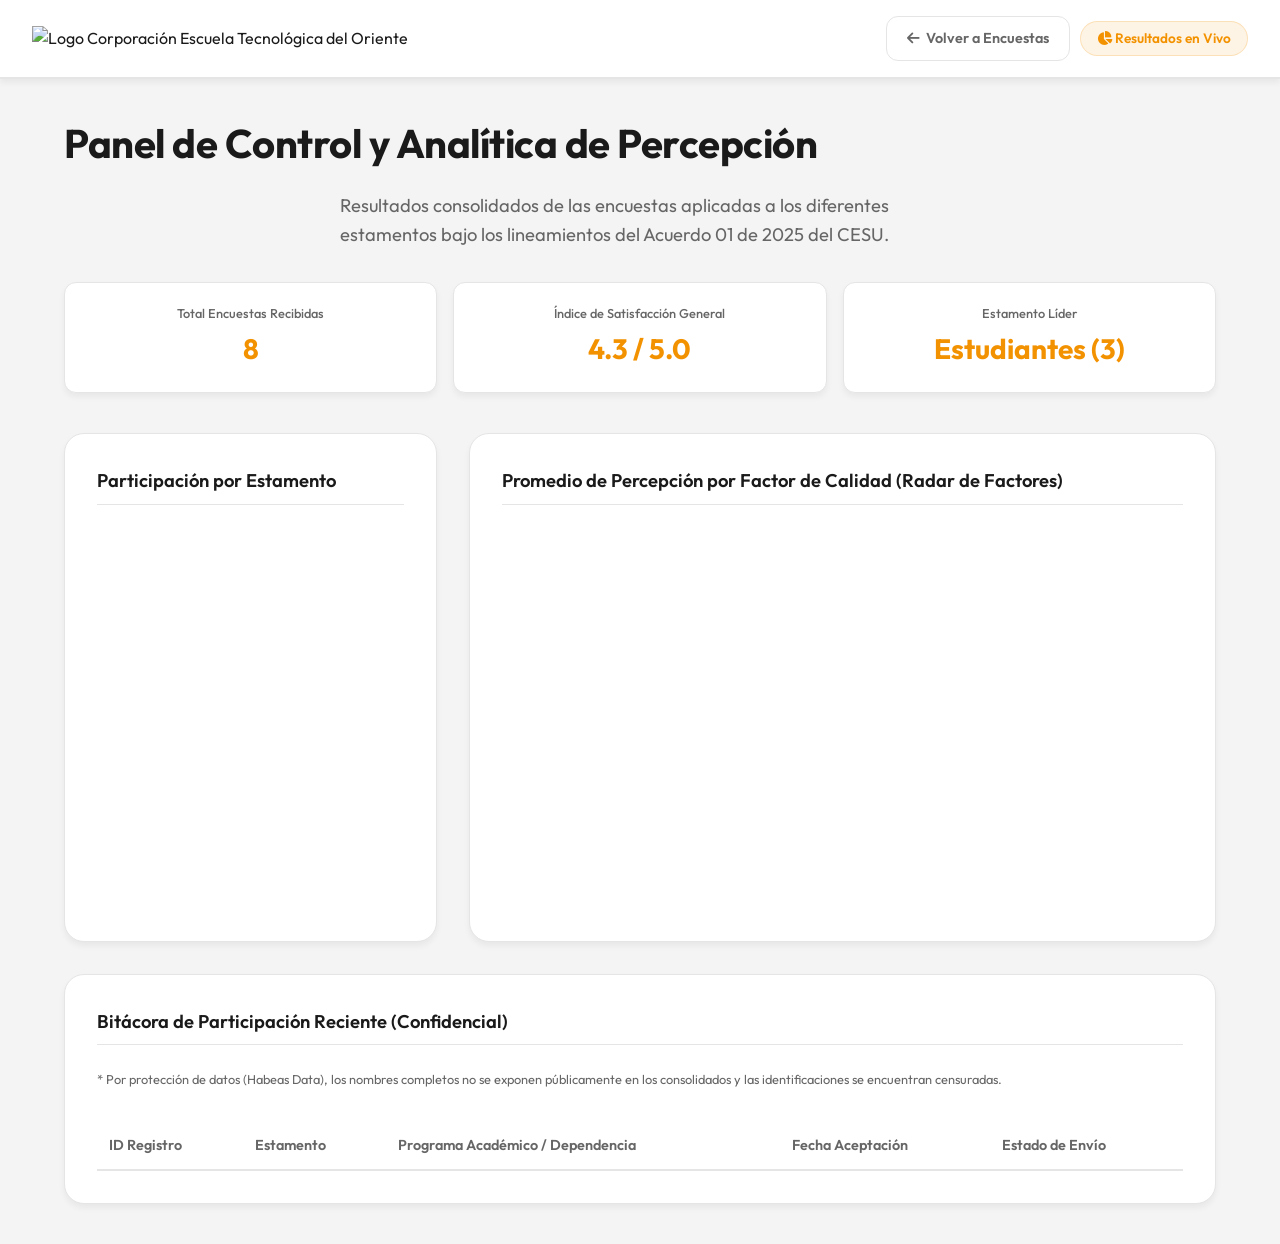
==== dashboard.html @ 84ee6769 "UI: Integrate official PNG logo, fix vertical card stretching issue, and apply stylesheet cache bust" ====
<!DOCTYPE html>
<html lang="es">
<head>
  <meta charset="UTF-8">
  <meta name="viewport" content="width=device-width, initial-scale=1.0">
  <title>Dashboard de Resultados | Campaña Autoevaluación 2026</title>
  <link rel="stylesheet" href="assets/css/styles.css?v=1.0.3">
  <link rel="stylesheet" href="https://cdnjs.cloudflare.com/ajax/libs/font-awesome/6.4.0/css/all.min.css">
  <!-- Chart.js CDN for beautiful interactive charts in static environments -->
  <script src="https://cdn.jsdelivr.net/npm/chart.js"></script>
</head>
<body>

  <!-- Header Institucional -->
  <header>
    <div class="logo-container">
      <img src="https://tecnologicadeloriente.edu.co/wp-content/uploads/2024/09/LOGO-ILLUSTRATOR-01.png" alt="Logo Corporación Escuela Tecnológica del Oriente" class="logo-img">
    </div>
    <div style="display:flex; gap: 10px; align-items: center;">
      <a href="index.html" class="btn-secondary" style="text-decoration: none;">
        <i class="fa-solid fa-arrow-left"></i> Volver a Encuestas
      </a>
      <div class="campaign-tag">
        <i class="fa-solid fa-chart-pie"></i> Resultados en Vivo
      </div>
    </div>
  </header>

  <!-- Contenedor Principal Dashboard -->
  <main class="container" style="justify-content: flex-start; padding-top: 2rem;">
    
    <div class="hero-section" style="margin-bottom: 2rem; text-align: left;">
      <h2>Panel de Control y Analítica de Percepción</h2>
      <p>Resultados consolidados de las encuestas aplicadas a los diferentes estamentos bajo los lineamientos del Acuerdo 01 de 2025 del CESU.</p>
    </div>

    <!-- KPIs Rápidos -->
    <div class="kpi-grid">
      <div class="kpi-card">
        <span>Total Encuestas Recibidas</span>
        <strong id="kpi-total-respuestas">0</strong>
      </div>
      <div class="kpi-card">
        <span>Índice de Satisfacción General</span>
        <strong id="kpi-satisfaccion-general">0.0 / 5.0</strong>
      </div>
      <div class="kpi-card">
        <span>Estamento Líder</span>
        <strong id="kpi-estamento-lider">-</strong>
      </div>
    </div>

    <!-- Gráficos Principales -->
    <div class="dashboard-layout">
      
      <!-- Lado Izquierdo: Participación -->
      <div class="dashboard-card">
        <h3>Participación por Estamento</h3>
        <div class="chart-wrapper">
          <canvas id="chart-participacion"></canvas>
        </div>
        <div style="margin-top: 1.5rem;" id="participation-details-list">
          <!-- Detalles agregados dinámicamente -->
        </div>
      </div>

      <!-- Lado Derecho: Promedio por Factor -->
      <div class="dashboard-card">
        <h3>Promedio de Percepción por Factor de Calidad (Radar de Factores)</h3>
        <div class="chart-wrapper" style="height: 380px;">
          <canvas id="chart-factores"></canvas>
        </div>
      </div>

    </div>

    <!-- Tabla de Registros Recientes (Habeas Data Compliant) -->
    <div class="dashboard-card" style="margin-top: 2rem; width: 100%;">
      <h3>Bitácora de Participación Reciente (Confidencial)</h3>
      <p style="font-size: 0.8rem; color: var(--text-gray); margin-bottom: 1rem;">
        * Por protección de datos (Habeas Data), los nombres completos no se exponen públicamente en los consolidados y las identificaciones se encuentran censuradas.
      </p>
      
      <div class="table-wrapper">
        <table class="dashboard-table">
          <thead>
            <tr>
              <th>ID Registro</th>
              <th>Estamento</th>
              <th>Programa Académico / Dependencia</th>
              <th>Fecha Aceptación</th>
              <th>Estado de Envío</th>
            </tr>
          </thead>
          <tbody id="table-participacion-body">
            <!-- Filas inyectadas dinámicamente -->
          </tbody>
        </table>
      </div>
    </div>

  </main>

  <script type="module" src="assets/js/dashboard-charts.js"></script>
</body>
</html>
---- assets/css/styles.css ----
/* assets/css/styles.css */
@import url('https://fonts.googleapis.com/css2?family=Outfit:wght@300;400;500;600;700&display=swap');

:root {
  --primary-orange: #F39200;
  --primary-orange-hover: #D88100;
  --primary-orange-light: rgba(243, 146, 0, 0.1);
  --bg-white: #FFFFFF;
  --bg-gray-light: #F4F4F4;
  --bg-gray-border: #E5E5E5;
  --text-dark: #1A1A1B;
  --text-gray: #666666;
  --text-gray-light: #999999;
  
  --font-base: 'Outfit', sans-serif;
  --shadow-subtle: 0 4px 6px rgba(0, 0, 0, 0.05);
  --shadow-medium: 0 10px 20px rgba(0, 0, 0, 0.08);
  --shadow-orange: 0 10px 25px rgba(243, 146, 0, 0.2);
  
  --transition-smooth: all 0.3s cubic-bezier(0.4, 0, 0.2, 1);
}

* {
  box-sizing: border-box;
  margin: 0;
  padding: 0;
}

body {
  font-family: var(--font-base);
  background-color: var(--bg-gray-light);
  color: var(--text-dark);
  line-height: 1.6;
  overflow-x: hidden;
}

/* Layout General */
header {
  background-color: var(--bg-white);
  border-bottom: 2px solid var(--bg-gray-border);
  padding: 1rem 2rem;
  display: flex;
  justify-content: space-between;
  align-items: center;
  position: sticky;
  top: 0;
  z-index: 100;
  box-shadow: var(--shadow-subtle);
}

.logo-container {
  display: flex;
  align-items: center;
}

.logo-img {
  max-height: 48px;
  width: auto;
  object-fit: contain;
  display: block;
}

.campaign-tag {
  background-color: var(--primary-orange-light);
  color: var(--primary-orange);
  padding: 6px 16px;
  border-radius: 20px;
  font-weight: 600;
  font-size: 0.85rem;
  border: 1px solid rgba(243, 146, 0, 0.2);
}

.container {
  max-width: 1200px;
  margin: 0 auto;
  padding: 2.5rem 1.5rem;
  min-height: calc(100vh - 80px);
  display: flex;
  flex-direction: column;
  justify-content: center;
}

.hidden {
  display: none !important;
}

/* Animaciones */
@keyframes fadeIn {
  from { opacity: 0; transform: translateY(15px); }
  to { opacity: 1; transform: translateY(0); }
}

@keyframes slideInRight {
  from { transform: translateX(50px); opacity: 0; }
  to { transform: translateX(0); opacity: 1; }
}

.fade-in {
  animation: fadeIn 0.4s cubic-bezier(0.4, 0, 0.2, 1) forwards;
}

/* Pantalla 1: Landing Page */
.hero-section {
  text-align: center;
  margin-bottom: 3rem;
  animation: fadeIn 0.5s ease-out;
}

.hero-section h2 {
  font-size: 2.5rem;
  font-weight: 700;
  color: var(--text-dark);
  margin-bottom: 1rem;
  letter-spacing: -0.5px;
}

.hero-section p {
  font-size: 1.15rem;
  color: var(--text-gray);
  max-width: 600px;
  margin: 0 auto;
}

.estamentos-grid {
  display: grid;
  grid-template-columns: repeat(auto-fill, minmax(280px, 1fr));
  gap: 2rem;
  margin-top: 1.5rem;
  align-items: start;
}

.estamento-card {
  background-color: var(--bg-white);
  border: 1px solid var(--bg-gray-border);
  border-radius: 16px;
  overflow: hidden;
  transition: var(--transition-smooth);
  display: flex;
  flex-direction: column;
  box-shadow: var(--shadow-subtle);
  cursor: pointer;
  text-align: left;
}

.estamento-card:hover {
  transform: translateY(-8px);
  border-color: var(--primary-orange);
  box-shadow: var(--shadow-medium);
}

.card-image-wrapper {
  position: relative;
  width: 100%;
  height: 170px;
  overflow: hidden;
  background-color: var(--bg-gray-light);
}

.card-image-wrapper img {
  width: 100%;
  height: 100%;
  object-fit: cover;
  transition: var(--transition-smooth);
}

.estamento-card:hover .card-image-wrapper img {
  transform: scale(1.06);
}

.card-badge-modality {
  position: absolute;
  bottom: 12px;
  left: 12px;
  background-color: rgba(26, 26, 27, 0.85);
  color: var(--bg-white);
  padding: 4px 10px;
  border-radius: 6px;
  font-size: 0.75rem;
  font-weight: 600;
  display: flex;
  align-items: center;
  gap: 6px;
  box-shadow: 0 4px 6px rgba(0,0,0,0.1);
}

.card-badge-modality::before {
  content: '';
  display: inline-block;
  width: 8px;
  height: 8px;
  border-radius: 50%;
  background-color: var(--primary-orange);
}

.card-body-content {
  padding: 1.5rem;
  display: flex;
  flex-direction: column;
  flex-grow: 1;
  justify-content: space-between;
}

.card-badge-container {
  display: flex;
  gap: 8px;
  margin-bottom: 12px;
}

.badge-custom-gray {
  background-color: #E8F5E9;
  color: #2E7D32;
  padding: 4px 10px;
  border-radius: 6px;
  font-size: 0.75rem;
  font-weight: 600;
  border: 1px solid rgba(46, 125, 50, 0.15);
}

.badge-custom-orange {
  background-color: #FFF3E0;
  color: #E65100;
  padding: 4px 10px;
  border-radius: 6px;
  font-size: 0.75rem;
  font-weight: 600;
  border: 1px solid rgba(230, 81, 0, 0.15);
}

.card-body-content h3 {
  font-size: 1.35rem;
  font-weight: 700;
  color: var(--text-dark);
  margin-bottom: 8px;
  letter-spacing: -0.3px;
}

.card-body-content p {
  font-size: 0.88rem;
  color: var(--text-gray);
  margin-bottom: 1.5rem;
  line-height: 1.5;
  flex-grow: 1;
}

.btn-card-cta {
  width: 100%;
  background-color: var(--primary-orange);
  color: var(--bg-white);
  border: none;
  border-radius: 8px;
  padding: 12px 20px;
  font-family: var(--font-base);
  font-size: 0.9rem;
  font-weight: 700;
  cursor: pointer;
  transition: var(--transition-smooth);
  display: flex;
  align-items: center;
  justify-content: center;
  gap: 8px;
  text-transform: uppercase;
  letter-spacing: 0.5px;
  box-shadow: 0 4px 6px rgba(243, 146, 0, 0.1);
}

.estamento-card:hover .btn-card-cta {
  background-color: var(--primary-orange-hover);
  box-shadow: var(--shadow-orange);
}


/* Pantalla 2: Puerta de Seguridad - Habeas Data */
.card-form-container {
  background-color: var(--bg-white);
  border: 1px solid var(--bg-gray-border);
  border-radius: 24px;
  padding: 3rem 2.5rem;
  max-width: 600px;
  margin: 0 auto;
  box-shadow: var(--shadow-medium);
}

.form-header {
  text-align: center;
  margin-bottom: 2rem;
}

.form-header h2 {
  font-size: 1.75rem;
  font-weight: 700;
  color: var(--text-dark);
  margin-bottom: 0.5rem;
}

.form-header p {
  color: var(--text-gray);
  font-size: 0.95rem;
}

.input-group {
  margin-bottom: 1.5rem;
  position: relative;
}

.input-label {
  display: block;
  font-weight: 500;
  font-size: 0.9rem;
  color: var(--text-dark);
  margin-bottom: 6px;
}

.input-field {
  width: 100%;
  padding: 12px 16px;
  border: 2px solid var(--bg-gray-border);
  border-radius: 12px;
  font-family: var(--font-base);
  font-size: 1rem;
  color: var(--text-dark);
  transition: var(--transition-smooth);
  outline: none;
}

.input-field:focus {
  border-color: var(--primary-orange);
  background-color: var(--bg-white);
  box-shadow: 0 0 0 3px var(--primary-orange-light);
}

.select-field {
  appearance: none;
  background-image: url("data:image/svg+xml;utf8,<svg fill='%231A1A1B' height='24' viewBox='0 0 24 24' width='24' xmlns='http://www.w3.org/2000/svg'><path d='M7 10l5 5 5-5z'/><path d='M0 0h24v24H0z' fill='none'/></svg>");
  background-repeat: no-repeat;
  background-position: right 12px center;
  background-size: 18px;
}

/* Checkbox Habeas Data */
.checkbox-group {
  display: flex;
  align-items: flex-start;
  gap: 10px;
  margin-top: 1.5rem;
  margin-bottom: 2rem;
}

.checkbox-input {
  width: 20px;
  height: 20px;
  accent-color: var(--primary-orange);
  cursor: pointer;
  margin-top: 2px;
  border: 2px solid var(--bg-gray-border);
  border-radius: 4px;
}

.checkbox-label {
  font-size: 0.85rem;
  color: var(--text-gray);
  cursor: pointer;
  user-select: none;
}

.checkbox-label a {
  color: var(--primary-orange);
  text-decoration: none;
  font-weight: 500;
}

.checkbox-label a:hover {
  text-decoration: underline;
}

/* Botones */
.btn-primary {
  width: 100%;
  background-color: var(--primary-orange);
  color: var(--bg-white);
  border: none;
  border-radius: 12px;
  padding: 14px 24px;
  font-family: var(--font-base);
  font-size: 1rem;
  font-weight: 600;
  cursor: pointer;
  transition: var(--transition-smooth);
  display: flex;
  align-items: center;
  justify-content: center;
  gap: 8px;
  box-shadow: var(--shadow-subtle);
}

.btn-primary:hover:not(:disabled) {
  background-color: var(--primary-orange-hover);
  transform: translateY(-2px);
  box-shadow: var(--shadow-orange);
}

.btn-primary:active:not(:disabled) {
  transform: translateY(0);
}

.btn-primary:disabled {
  background-color: var(--text-gray-light);
  cursor: not-allowed;
  transform: none;
  box-shadow: none;
}

.btn-secondary {
  background-color: transparent;
  color: var(--text-gray);
  border: 1px solid var(--bg-gray-border);
  border-radius: 12px;
  padding: 10px 20px;
  font-family: var(--font-base);
  font-size: 0.9rem;
  font-weight: 600;
  cursor: pointer;
  transition: var(--transition-smooth);
  display: flex;
  align-items: center;
  gap: 6px;
}

.btn-secondary:hover {
  background-color: var(--bg-gray-light);
  color: var(--text-dark);
}

/* Pantalla 3: Interfaz de Encuesta Conversacional */
.survey-wrapper {
  max-width: 800px;
  margin: 0 auto;
  width: 100%;
}

.survey-progress-container {
  background-color: var(--bg-white);
  border: 1px solid var(--bg-gray-border);
  border-radius: 12px;
  padding: 12px 20px;
  margin-bottom: 2rem;
  display: flex;
  align-items: center;
  justify-content: space-between;
  gap: 1.5rem;
  box-shadow: var(--shadow-subtle);
}

.survey-progress-bar-bg {
  flex-grow: 1;
  height: 8px;
  background-color: var(--bg-gray-light);
  border-radius: 4px;
  overflow: hidden;
}

.survey-progress-bar-fill {
  height: 100%;
  width: 0%;
  background-color: var(--primary-orange);
  border-radius: 4px;
  transition: width 0.3s cubic-bezier(0.4, 0, 0.2, 1);
}

.survey-progress-text {
  font-size: 0.85rem;
  font-weight: 600;
  color: var(--text-gray);
  white-space: nowrap;
}

.survey-question-card {
  background-color: var(--bg-white);
  border: 1px solid var(--bg-gray-border);
  border-radius: 24px;
  padding: 3.5rem 3rem;
  min-height: 400px;
  display: flex;
  flex-direction: column;
  justify-content: space-between;
  box-shadow: var(--shadow-medium);
  position: relative;
}

.question-meta {
  font-size: 0.8rem;
  text-transform: uppercase;
  letter-spacing: 1.5px;
  font-weight: 700;
  color: var(--primary-orange);
  margin-bottom: 1.5rem;
}

.question-text {
  font-size: 1.6rem;
  font-weight: 600;
  color: var(--text-dark);
  margin-bottom: 2.5rem;
  line-height: 1.4;
  letter-spacing: -0.5px;
}

/* Escala Likert 1-5 */
.likert-scale {
  display: grid;
  grid-template-columns: repeat(5, 1fr);
  gap: 1rem;
  margin-bottom: 3rem;
}

.likert-option {
  display: flex;
  flex-direction: column;
  align-items: center;
  cursor: pointer;
  user-select: none;
}

.likert-button {
  width: 55px;
  height: 55px;
  border-radius: 50%;
  border: 2px solid var(--bg-gray-border);
  background-color: var(--bg-white);
  display: flex;
  align-items: center;
  justify-content: center;
  font-size: 1.25rem;
  font-weight: 700;
  color: var(--text-gray);
  transition: var(--transition-smooth);
  margin-bottom: 8px;
}

.likert-label {
  font-size: 0.75rem;
  color: var(--text-gray);
  text-align: center;
  font-weight: 500;
  transition: var(--transition-smooth);
}

.likert-option:hover .likert-button {
  border-color: var(--primary-orange);
  color: var(--primary-orange);
  background-color: var(--primary-orange-light);
  transform: scale(1.08);
}

.likert-option.selected .likert-button {
  border-color: var(--primary-orange);
  background-color: var(--primary-orange);
  color: var(--bg-white);
  box-shadow: var(--shadow-orange);
}

.likert-option.selected .likert-label {
  color: var(--primary-orange);
  font-weight: 600;
}

/* Control de Navegación */
.survey-navigation {
  display: flex;
  justify-content: space-between;
  align-items: center;
  border-top: 1px solid var(--bg-gray-border);
  padding-top: 1.5rem;
}

.keyboard-shortcut-hint {
  font-size: 0.8rem;
  color: var(--text-gray-light);
  display: flex;
  align-items: center;
  gap: 4px;
}

.kbd-key {
  background: var(--bg-gray-light);
  border: 1px solid var(--bg-gray-border);
  border-radius: 4px;
  padding: 1px 6px;
  font-size: 0.75rem;
  font-family: inherit;
  font-weight: 600;
  box-shadow: 0 1px 0 rgba(0,0,0,0.1);
}

/* Comentarios Finales */
.comments-container {
  display: flex;
  flex-direction: column;
  height: 100%;
}

.comments-textarea {
  width: 100%;
  height: 150px;
  padding: 16px;
  border: 2px solid var(--bg-gray-border);
  border-radius: 12px;
  font-family: var(--font-base);
  font-size: 1rem;
  color: var(--text-dark);
  outline: none;
  resize: none;
  margin-top: 1rem;
  margin-bottom: 2rem;
  transition: var(--transition-smooth);
}

.comments-textarea:focus {
  border-color: var(--primary-orange);
  box-shadow: 0 0 0 3px var(--primary-orange-light);
}

/* Pantalla 4: Dashboard */
.dashboard-layout {
  display: grid;
  grid-template-columns: 1fr 2fr;
  gap: 2rem;
  margin-top: 1rem;
}

.dashboard-card {
  background-color: var(--bg-white);
  border: 1px solid var(--bg-gray-border);
  border-radius: 20px;
  padding: 2rem;
  box-shadow: var(--shadow-subtle);
  display: flex;
  flex-direction: column;
  justify-content: space-between;
}

.dashboard-card h3 {
  font-size: 1.15rem;
  font-weight: 600;
  color: var(--text-dark);
  margin-bottom: 1.5rem;
  border-bottom: 1px solid var(--bg-gray-border);
  padding-bottom: 8px;
}

.participation-metric-item {
  display: flex;
  align-items: center;
  justify-content: space-between;
  margin-bottom: 1rem;
}

.participation-bar-bg {
  width: 100px;
  height: 6px;
  background-color: var(--bg-gray-light);
  border-radius: 3px;
  overflow: hidden;
  margin-left: 10px;
  flex-grow: 1;
}

.participation-bar-fill {
  height: 100%;
  background-color: var(--primary-orange);
  border-radius: 3px;
}

.chart-wrapper {
  position: relative;
  height: 350px;
  width: 100%;
}

.kpi-grid {
  display: grid;
  grid-template-columns: repeat(3, 1fr);
  gap: 1rem;
  margin-bottom: 1.5rem;
}

.kpi-card {
  background-color: var(--bg-white);
  border: 1px solid var(--bg-gray-border);
  border-radius: 12px;
  padding: 1.25rem;
  text-align: center;
  box-shadow: var(--shadow-subtle);
}

.kpi-card span {
  font-size: 0.8rem;
  color: var(--text-gray);
  display: block;
  margin-bottom: 4px;
  font-weight: 500;
}

.kpi-card strong {
  font-size: 1.75rem;
  color: var(--primary-orange);
  font-weight: 700;
}

.table-wrapper {
  width: 100%;
  overflow-x: auto;
  margin-top: 1rem;
}

.dashboard-table {
  width: 100%;
  border-collapse: collapse;
  text-align: left;
  font-size: 0.9rem;
}

.dashboard-table th {
  padding: 12px;
  border-bottom: 2px solid var(--bg-gray-border);
  color: var(--text-gray);
  font-weight: 600;
}

.dashboard-table td {
  padding: 12px;
  border-bottom: 1px solid var(--bg-gray-border);
  color: var(--text-dark);
}

.badge {
  padding: 2px 8px;
  border-radius: 8px;
  font-size: 0.75rem;
  font-weight: 600;
}

.badge-orange {
  background-color: var(--primary-orange-light);
  color: var(--primary-orange);
}

.badge-gray {
  background-color: #ECECEC;
  color: #555555;
}

/* Modales e Informes */
.modal {
  position: fixed;
  top: 0;
  left: 0;
  right: 0;
  bottom: 0;
  background-color: rgba(0,0,0,0.5);
  display: flex;
  align-items: center;
  justify-content: center;
  z-index: 1000;
  padding: 1.5rem;
}

.modal-content {
  background-color: var(--bg-white);
  border-radius: 20px;
  padding: 2rem;
  max-width: 600px;
  width: 100%;
  max-height: 80vh;
  overflow-y: auto;
  box-shadow: var(--shadow-medium);
}

.modal-header {
  display: flex;
  justify-content: space-between;
  align-items: center;
  border-bottom: 1px solid var(--bg-gray-border);
  padding-bottom: 12px;
  margin-bottom: 1.5rem;
}

.modal-header h3 {
  font-size: 1.25rem;
  color: var(--text-dark);
  font-weight: 700;
}

.btn-close {
  background: none;
  border: none;
  font-size: 1.5rem;
  cursor: pointer;
  color: var(--text-gray);
}

.modal-body {
  font-size: 0.9rem;
  color: var(--text-gray);
  line-height: 1.5;
}

.modal-body p {
  margin-bottom: 1rem;
}

.modal-body h4 {
  color: var(--text-dark);
  margin-top: 1.5rem;
  margin-bottom: 0.5rem;
  font-weight: 600;
}

/* Responsividad */
@media (max-width: 768px) {
  .hero-section h2 {
    font-size: 1.85rem;
  }
  
  .card-form-container {
    padding: 2rem 1.5rem;
  }
  
  .survey-question-card {
    padding: 2.5rem 1.5rem;
    min-height: auto;
  }
  
  .question-text {
    font-size: 1.25rem;
    margin-bottom: 2rem;
  }
  
  .likert-scale {
    gap: 0.5rem;
  }
  
  .likert-button {
    width: 45px;
    height: 45px;
    font-size: 1.1rem;
  }
  
  .dashboard-layout {
    grid-template-columns: 1fr;
  }
  
  .kpi-grid {
    grid-template-columns: 1fr;
  }
}
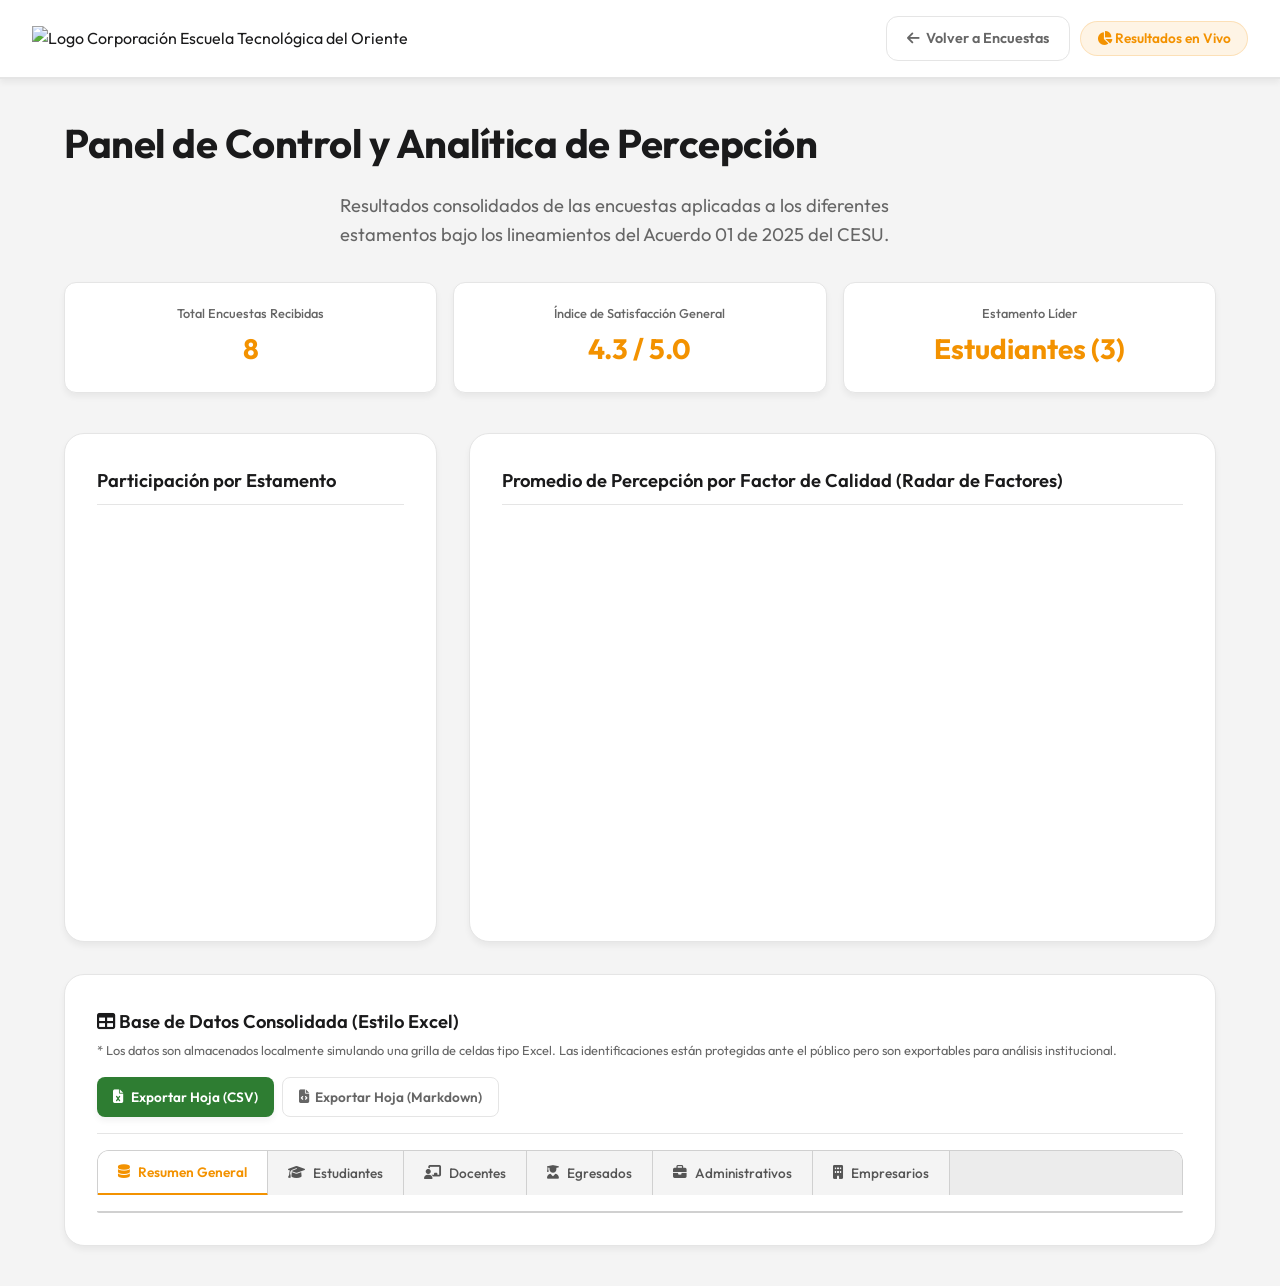
==== commit 9ab2d7ec: "feat: implement dynamic duplicate check by Cédula and interactive Excel-like sheets database with CS" ====
--- a/dashboard.html
+++ b/dashboard.html
@@ -4,7 +4,7 @@
   <meta charset="UTF-8">
   <meta name="viewport" content="width=device-width, initial-scale=1.0">
   <title>Dashboard de Resultados | Campaña Autoevaluación 2026</title>
-  <link rel="stylesheet" href="assets/css/styles.css?v=1.0.3">
+  <link rel="stylesheet" href="assets/css/styles.css?v=1.0.4">
   <link rel="stylesheet" href="https://cdnjs.cloudflare.com/ajax/libs/font-awesome/6.4.0/css/all.min.css">
   <!-- Chart.js CDN for beautiful interactive charts in static environments -->
   <script src="https://cdn.jsdelivr.net/npm/chart.js"></script>
@@ -74,26 +74,57 @@
 
     </div>
 
-    <!-- Tabla de Registros Recientes (Habeas Data Compliant) -->
+    <!-- Base de Datos tipo Excel (Con Hojas y Filtros por Estamento) -->
     <div class="dashboard-card" style="margin-top: 2rem; width: 100%;">
-      <h3>Bitácora de Participación Reciente (Confidencial)</h3>
-      <p style="font-size: 0.8rem; color: var(--text-gray); margin-bottom: 1rem;">
-        * Por protección de datos (Habeas Data), los nombres completos no se exponen públicamente en los consolidados y las identificaciones se encuentran censuradas.
-      </p>
-      
-      <div class="table-wrapper">
-        <table class="dashboard-table">
-          <thead>
-            <tr>
-              <th>ID Registro</th>
-              <th>Estamento</th>
-              <th>Programa Académico / Dependencia</th>
-              <th>Fecha Aceptación</th>
-              <th>Estado de Envío</th>
-            </tr>
+      <div style="display: flex; justify-content: space-between; align-items: center; flex-wrap: wrap; gap: 1rem; border-bottom: 1px solid var(--bg-gray-border); padding-bottom: 1rem; margin-bottom: 1rem;">
+        <div>
+          <h3 style="border-bottom: none; margin-bottom: 0; padding-bottom: 0;">
+            <i class="fa-solid fa-table"></i> Base de Datos Consolidada (Estilo Excel)
+          </h3>
+          <p style="font-size: 0.8rem; color: var(--text-gray); margin-top: 4px;">
+            * Los datos son almacenados localmente simulando una grilla de celdas tipo Excel. Las identificaciones están protegidas ante el público pero son exportables para análisis institucional.
+          </p>
+        </div>
+        <div style="display: flex; gap: 8px;">
+          <button id="btn-exportar-csv" class="btn-primary" style="background-color: #2E7D32; font-size: 0.85rem; padding: 10px 16px; border-radius: 8px; width: auto; font-weight: 600;" onclick="exportarAExcelCSV()">
+            <i class="fa-solid fa-file-excel"></i> Exportar Hoja (CSV)
+          </button>
+          <button id="btn-exportar-markdown" class="btn-secondary" style="font-size: 0.85rem; padding: 10px 16px; border-radius: 8px; font-weight: 600; display: inline-flex;" onclick="exportarAMarkdown()">
+            <i class="fa-solid fa-file-code"></i> Exportar Hoja (Markdown)
+          </button>
+        </div>
+      </div>
+
+      <!-- Excel Sheet Tabs (Pestañas de Libro Excel) -->
+      <div class="excel-tabs-container">
+        <button class="excel-tab-btn active" onclick="cambiarHojaExcel('todos', this)">
+          <i class="fa-solid fa-database"></i> Resumen General
+        </button>
+        <button class="excel-tab-btn" onclick="cambiarHojaExcel('estudiantes', this)">
+          <i class="fa-solid fa-graduation-cap"></i> Estudiantes
+        </button>
+        <button class="excel-tab-btn" onclick="cambiarHojaExcel('docentes', this)">
+          <i class="fa-solid fa-chalkboard-user"></i> Docentes
+        </button>
+        <button class="excel-tab-btn" onclick="cambiarHojaExcel('egresados', this)">
+          <i class="fa-solid fa-user-graduate"></i> Egresados
+        </button>
+        <button class="excel-tab-btn" onclick="cambiarHojaExcel('administrativos', this)">
+          <i class="fa-solid fa-briefcase"></i> Administrativos
+        </button>
+        <button class="excel-tab-btn" onclick="cambiarHojaExcel('empleadores', this)">
+          <i class="fa-solid fa-building"></i> Empresarios
+        </button>
+      </div>
+
+      <!-- Contenedor Excel Grid Scrollable -->
+      <div class="table-wrapper excel-table-container">
+        <table class="dashboard-table excel-style-table">
+          <thead id="excel-table-head">
+            <!-- Cabeceras inyectadas dinámicamente -->
           </thead>
-          <tbody id="table-participacion-body">
-            <!-- Filas inyectadas dinámicamente -->
+          <tbody id="excel-table-body">
+            <!-- Celdas de datos inyectadas dinámicamente -->
           </tbody>
         </table>
       </div>
@@ -101,6 +132,31 @@
 
   </main>
 
+  <!-- MODAL: EXPORTAR A MARKDOWN -->
+  <div id="modal-markdown" class="modal hidden">
+    <div class="modal-content" style="max-width: 850px; width: 95%;">
+      <div class="modal-header">
+        <h3><i class="fa-solid fa-file-code" style="color:var(--primary-orange);"></i> Informe en Formato Markdown</h3>
+        <button class="btn-close" onclick="cerrarModalMarkdown()">&times;</button>
+      </div>
+      <div class="modal-body">
+        <p>A continuación se presenta la tabla de datos en formato **Markdown**. Este formato estructurado es ideal para integrar directamente en reportes internos o subir a la documentación del repositorio institucional.</p>
+        
+        <div style="position: relative; margin-top: 1rem; margin-bottom: 1rem;">
+          <button id="btn-copiar-markdown" class="btn-primary" style="position: absolute; top: 10px; right: 10px; width: auto; font-size: 0.8rem; padding: 6px 12px; border-radius: 6px; background-color: var(--text-dark);" onclick="copiarMarkdownAlPortapapeles()">
+            <i class="fa-regular fa-copy"></i> Copiar al Portapapeles
+          </button>
+          <textarea id="markdown-output-area" readonly style="width: 100%; height: 380px; font-family: 'Courier New', Courier, monospace; font-size: 0.8rem; padding: 45px 15px 15px; border-radius: 8px; border: 1px solid var(--bg-gray-border); background-color: #1A1A1B; color: #00FF66; outline: none; white-space: pre; overflow-x: auto; resize: none;"></textarea>
+        </div>
+      </div>
+      <div style="text-align: right; margin-top: 1rem;">
+        <button class="btn-secondary" style="display: inline-flex; justify-content: center; width: auto;" onclick="cerrarModalMarkdown()">
+          Cerrar
+        </button>
+      </div>
+    </div>
+  </div>
+
   <script type="module" src="assets/js/dashboard-charts.js"></script>
 </body>
 </html>
--- a/assets/css/styles.css
+++ b/assets/css/styles.css
@@ -126,7 +126,7 @@
   grid-template-columns: repeat(auto-fill, minmax(280px, 1fr));
   gap: 2rem;
   margin-top: 1.5rem;
-  align-items: start;
+  align-items: stretch; /* Estira todas las tarjetas para medir lo mismo en la fila */
 }
 
 .estamento-card {
@@ -140,6 +140,7 @@
   box-shadow: var(--shadow-subtle);
   cursor: pointer;
   text-align: left;
+  height: 420px; /* Alto estricto y unificado para todas las tarjetas */
 }
 
 .estamento-card:hover {
@@ -151,9 +152,10 @@
 .card-image-wrapper {
   position: relative;
   width: 100%;
-  height: 170px;
+  height: 155px; /* Ajuste milimétrico de la cabecera */
   overflow: hidden;
   background-color: var(--bg-gray-light);
+  flex-shrink: 0; /* Evita que la imagen cambie de tamaño */
 }
 
 .card-image-wrapper img {
@@ -193,17 +195,17 @@
 }
 
 .card-body-content {
-  padding: 1.5rem;
+  padding: 1.25rem 1.5rem 1.5rem;
   display: flex;
   flex-direction: column;
-  flex-grow: 1;
-  justify-content: space-between;
+  flex-grow: 1; /* Ocupa el espacio restante */
+  justify-content: space-between; /* Distribuye espacio empujando el botón abajo */
 }
 
 .card-badge-container {
   display: flex;
   gap: 8px;
-  margin-bottom: 12px;
+  margin-bottom: 8px;
 }
 
 .badge-custom-gray {
@@ -230,16 +232,21 @@
   font-size: 1.35rem;
   font-weight: 700;
   color: var(--text-dark);
-  margin-bottom: 8px;
+  margin-bottom: 6px;
   letter-spacing: -0.3px;
 }
 
 .card-body-content p {
-  font-size: 0.88rem;
-  color: var(--text-gray);
-  margin-bottom: 1.5rem;
+  font-size: 0.85rem;
+  color: var(--text-gray);
   line-height: 1.5;
-  flex-grow: 1;
+  margin-bottom: 1rem;
+  height: 64px; /* Alto fijo exacto para uniformidad de texto */
+  display: -webkit-box;
+  -webkit-line-clamp: 3;
+  -webkit-box-orient: vertical;
+  overflow: hidden; /* Corta texto sobrante si lo hubiere */
+  flex-shrink: 0;
 }
 
 .btn-card-cta {
@@ -261,6 +268,7 @@
   text-transform: uppercase;
   letter-spacing: 0.5px;
   box-shadow: 0 4px 6px rgba(243, 146, 0, 0.1);
+  margin-top: auto; /* Empuja el botón al fondo del contenedor flex */
 }
 
 .estamento-card:hover .btn-card-cta {
@@ -853,3 +861,104 @@
     grid-template-columns: 1fr;
   }
 }
+
+/* ==========================================================================
+   Base de Datos y Grilla de Celdas tipo Excel
+   ========================================================================== */
+.excel-tabs-container {
+  display: flex;
+  background-color: #ECECEC;
+  border: 1px solid #D0D0D0;
+  border-bottom: none;
+  border-top-left-radius: 12px;
+  border-top-right-radius: 12px;
+  overflow-x: auto;
+  white-space: nowrap;
+}
+
+.excel-tab-btn {
+  background-color: #F4F4F4;
+  color: #555555;
+  border: none;
+  border-right: 1px solid #D0D0D0;
+  padding: 12px 20px;
+  font-family: var(--font-base);
+  font-size: 0.85rem;
+  font-weight: 500;
+  cursor: pointer;
+  display: flex;
+  align-items: center;
+  gap: 8px;
+  transition: var(--transition-smooth);
+}
+
+.excel-tab-btn:hover {
+  background-color: #EAEAEA;
+}
+
+.excel-tab-btn.active {
+  background-color: var(--bg-white);
+  color: var(--primary-orange);
+  font-weight: 600;
+  border-bottom: 3px solid var(--primary-orange);
+  margin-bottom: -1px;
+}
+
+.excel-table-container {
+  border: 1px solid #D0D0D0;
+  border-bottom-left-radius: 12px;
+  border-bottom-right-radius: 12px;
+  max-height: 480px;
+  overflow-y: auto;
+  overflow-x: auto;
+  background-color: #F9F9F9;
+}
+
+.excel-style-table {
+  border-collapse: separate;
+  border-spacing: 0;
+  width: 100%;
+}
+
+.excel-style-table th {
+  background-color: #F0F0F0;
+  color: var(--text-dark);
+  border-right: 1px solid #D0D0D0;
+  border-bottom: 2px solid #C0C0C0;
+  padding: 8px 14px;
+  font-size: 0.8rem;
+  font-weight: 600;
+  text-align: center;
+  position: sticky;
+  top: 0;
+  z-index: 10;
+  white-space: nowrap;
+}
+
+.excel-style-table td {
+  border-right: 1px solid #E5E5E5;
+  border-bottom: 1px solid #E5E5E5;
+  padding: 8px 12px;
+  background-color: #FFFFFF;
+  font-size: 0.82rem;
+  color: var(--text-dark);
+  white-space: nowrap;
+}
+
+.excel-style-table tr:hover td {
+  background-color: #FFF9F0 !important;
+}
+
+.excel-style-table td.cell-num {
+  font-family: 'Courier New', Courier, monospace;
+  text-align: center;
+  font-weight: 600;
+  color: var(--primary-orange-hover);
+}
+
+.excel-style-table td.cell-id {
+  font-family: 'Courier New', Courier, monospace;
+  color: var(--text-gray);
+  font-weight: 500;
+}
+
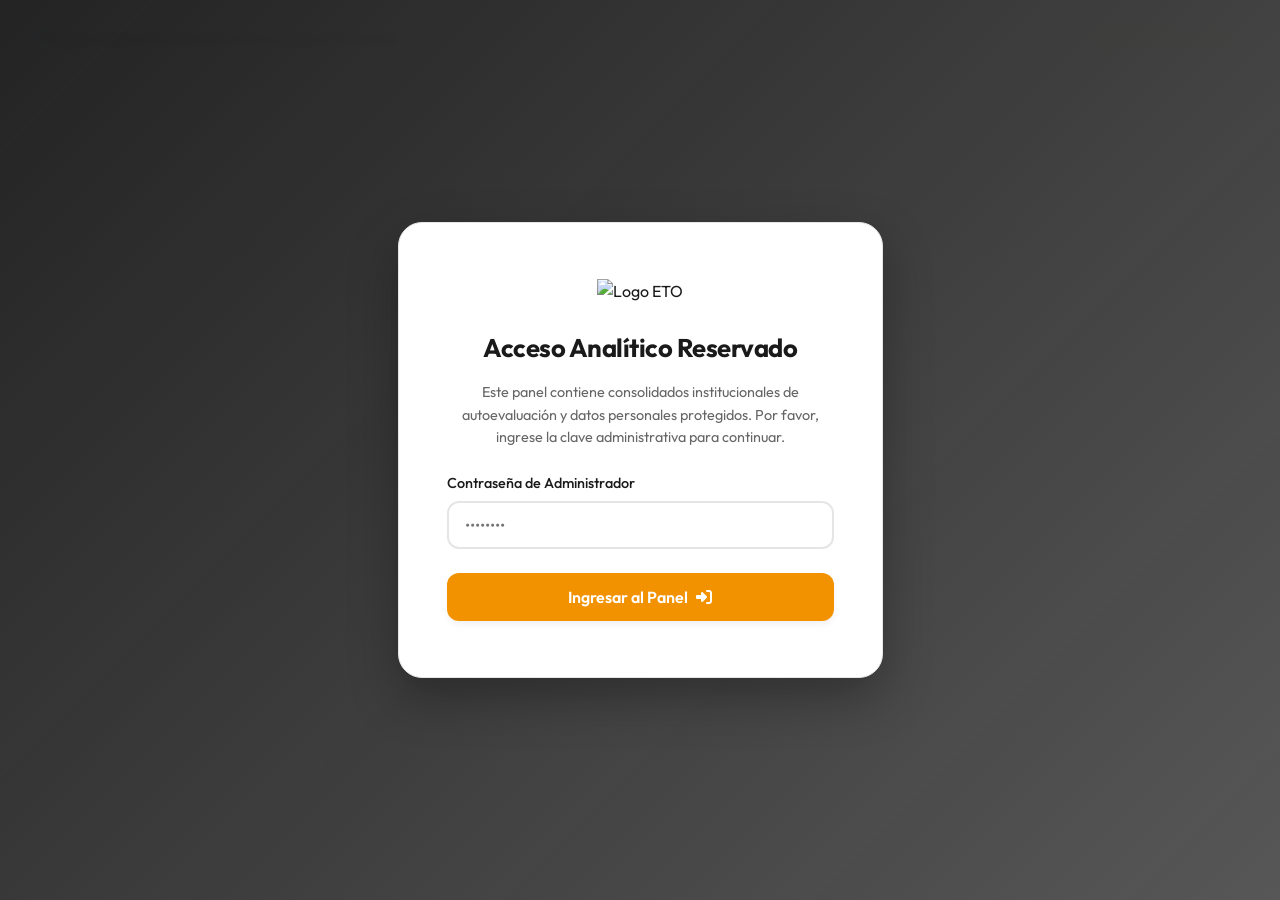
==== commit 3b9e402c: "security: restrict dashboard access using administrative passcode gate" ====
--- a/dashboard.html
+++ b/dashboard.html
@@ -26,8 +26,35 @@
     </div>
   </header>
 
-  <!-- Contenedor Principal Dashboard -->
-  <main class="container" style="justify-content: flex-start; padding-top: 2rem;">
+  <!-- SECCIÓN: PANTALLA DE ACCESO ADMINISTRATIVO (PASSCODE LOCK) -->
+  <section id="dashboard-gate-screen" class="dashboard-gate-screen">
+    <div class="gate-card">
+      <div class="gate-logo">
+        <img src="https://tecnologicadeloriente.edu.co/wp-content/uploads/2024/09/LOGO-ILLUSTRATOR-01.png" alt="Logo ETO" style="max-height: 55px; width: auto; object-fit: contain;">
+      </div>
+      <h2>Acceso Analítico Reservado</h2>
+      <p>Este panel contiene consolidados institucionales de autoevaluación y datos personales protegidos. Por favor, ingrese la clave administrativa para continuar.</p>
+      
+      <form id="form-gate" onsubmit="event.preventDefault(); validarAccesoDashboard();" style="width: 100%; margin-top: 1.5rem;">
+        <div class="input-group" style="text-align: left;">
+          <label class="input-label" for="gate-password">Contraseña de Administrador</label>
+          <input class="input-field" type="password" id="gate-password" placeholder="••••••••" required>
+        </div>
+        
+        <!-- Contenedor para error de contraseña -->
+        <div id="gate-error-msg" class="hidden" style="background-color: #FFEBEE; color: #D32F2F; border: 1px solid rgba(211, 47, 47, 0.2); padding: 10px 14px; border-radius: 8px; font-size: 0.82rem; font-weight: 600; margin-bottom: 1.25rem; display: flex; align-items: center; gap: 8px;">
+          <i class="fa-solid fa-circle-exclamation"></i> Clave incorrecta. Inténtelo nuevamente.
+        </div>
+        
+        <button type="submit" class="btn-primary">
+          Ingresar al Panel <i class="fa-solid fa-right-to-bracket"></i>
+        </button>
+      </form>
+    </div>
+  </section>
+
+  <!-- Contenedor Principal Dashboard (Oculto por defecto) -->
+  <main id="main-dashboard" class="container hidden" style="justify-content: flex-start; padding-top: 2rem;">
     
     <div class="hero-section" style="margin-bottom: 2rem; text-align: left;">
       <h2>Panel de Control y Analítica de Percepción</h2>
--- a/assets/css/styles.css
+++ b/assets/css/styles.css
@@ -962,3 +962,65 @@
   font-weight: 500;
 }
 
+/* ==========================================================================
+   Pantalla de Seguridad (Passcode Lock)
+   ========================================================================== */
+.dashboard-gate-screen {
+  position: fixed;
+  top: 0;
+  left: 0;
+  width: 100vw;
+  height: 100vh;
+  background: linear-gradient(135deg, rgba(26, 26, 27, 0.96), rgba(85, 85, 85, 0.99));
+  backdrop-filter: blur(10px);
+  -webkit-backdrop-filter: blur(10px);
+  display: flex;
+  align-items: center;
+  justify-content: center;
+  z-index: 999;
+  padding: 1.5rem;
+}
+
+.gate-card {
+  background-color: var(--bg-white);
+  border: 1px solid var(--bg-gray-border);
+  border-radius: 24px;
+  padding: 3.5rem 3rem;
+  max-width: 485px;
+  width: 100%;
+  text-align: center;
+  box-shadow: 0 20px 50px rgba(0, 0, 0, 0.3);
+  animation: fadeIn 0.4s cubic-bezier(0.4, 0, 0.2, 1) forwards;
+}
+
+.gate-logo {
+  margin-bottom: 1.5rem;
+  display: flex;
+  justify-content: center;
+}
+
+.gate-card h2 {
+  font-size: 1.6rem;
+  font-weight: 700;
+  color: var(--text-dark);
+  margin-bottom: 0.75rem;
+  letter-spacing: -0.5px;
+}
+
+.gate-card p {
+  font-size: 0.9rem;
+  color: var(--text-gray);
+  line-height: 1.55;
+  margin-bottom: 1rem;
+}
+
+/* Animación de vibración para error de contraseña */
+@keyframes shake {
+  0%, 100% { transform: translateX(0); }
+  20%, 60% { transform: translateX(-8px); }
+  40%, 80% { transform: translateX(8px); }
+}
+
+.shake {
+  animation: shake 0.35s ease-in-out;
+}
